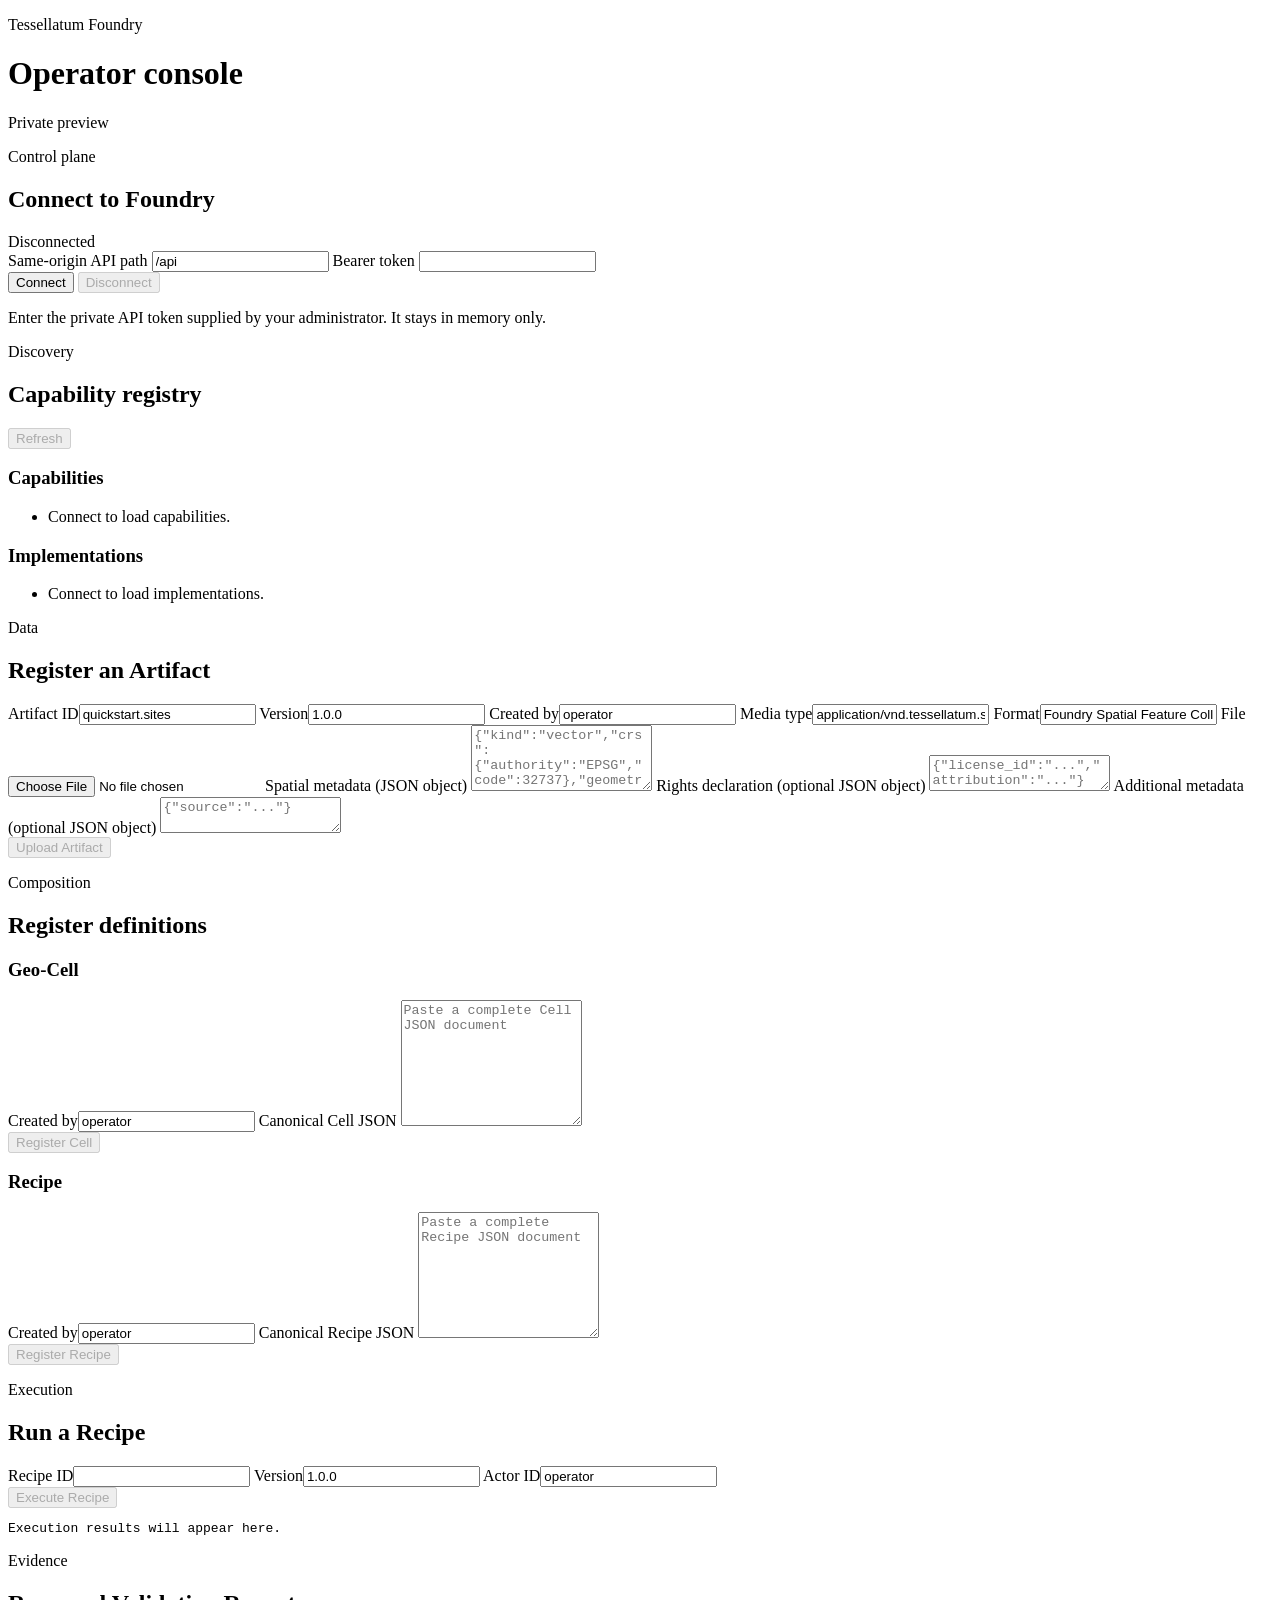
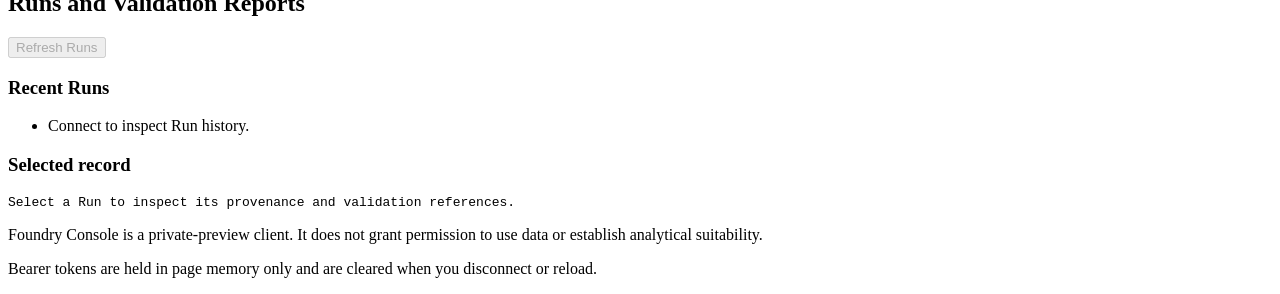
==== console/index.html @ 31d16626 "feat(console): add browser operator workspace" ====
<!doctype html>
<html lang="en">
<head>
  <meta charset="utf-8">
  <meta name="viewport" content="width=device-width, initial-scale=1">
  <meta name="referrer" content="no-referrer">
  <title>Tessellatum Foundry Console</title>
  <link rel="stylesheet" href="styles.css">
  <script src="app.js" defer></script>
</head>
<body>
  <header class="topbar">
    <div>
      <p class="eyebrow">Tessellatum Foundry</p>
      <h1>Operator console</h1>
    </div>
    <span class="preview-label">Private preview</span>
  </header>

  <section class="connection panel" aria-labelledby="connection-title">
    <div class="section-heading">
      <div>
        <p class="eyebrow">Control plane</p>
        <h2 id="connection-title">Connect to Foundry</h2>
      </div>
      <span id="connectionState" class="state disconnected">Disconnected</span>
    </div>
    <div class="connection-fields">
      <label>Same-origin API path
        <input id="apiBase" value="/api" autocomplete="off" spellcheck="false">
      </label>
      <label>Bearer token
        <input id="apiToken" type="password" autocomplete="off" spellcheck="false">
      </label>
      <div class="actions">
        <button id="connectButton" type="button">Connect</button>
        <button id="disconnectButton" class="secondary" type="button" disabled>Disconnect</button>
      </div>
    </div>
    <p id="connectionMessage" class="message" role="status" aria-live="polite">
      Enter the private API token supplied by your administrator. It stays in memory only.
    </p>
  </section>

  <main class="dashboard">
    <section class="panel" aria-labelledby="registry-title">
      <div class="section-heading">
        <div>
          <p class="eyebrow">Discovery</p>
          <h2 id="registry-title">Capability registry</h2>
        </div>
        <button id="refreshRegistry" class="secondary" type="button" disabled>Refresh</button>
      </div>
      <div class="registry-grid">
        <div>
          <h3>Capabilities</h3>
          <ul id="capabilityList" class="compact-list"><li class="muted">Connect to load capabilities.</li></ul>
        </div>
        <div>
          <h3>Implementations</h3>
          <ul id="implementationList" class="compact-list"><li class="muted">Connect to load implementations.</li></ul>
        </div>
      </div>
    </section>

    <section class="panel" aria-labelledby="artifact-title">
      <div class="section-heading">
        <div>
          <p class="eyebrow">Data</p>
          <h2 id="artifact-title">Register an Artifact</h2>
        </div>
      </div>
      <form id="artifactForm" class="form-grid">
        <label>Artifact ID<input id="artifactId" required value="quickstart.sites"></label>
        <label>Version<input id="artifactVersion" required value="1.0.0"></label>
        <label>Created by<input id="artifactCreator" required value="operator"></label>
        <label>Media type<input id="artifactMediaType" required value="application/vnd.tessellatum.spatial-feature-collection+json"></label>
        <label class="wide">Format<input id="artifactFormat" required value="Foundry Spatial Feature Collection JSON"></label>
        <label class="wide">File<input id="artifactFile" type="file" required></label>
        <label class="wide">Spatial metadata (JSON object)
          <textarea id="artifactSpatial" rows="4" spellcheck="false" placeholder='{"kind":"vector","crs":{"authority":"EPSG","code":32737},"geometry_types":["Polygon"]}'></textarea>
        </label>
        <label class="wide">Rights declaration (optional JSON object)
          <textarea id="artifactRights" rows="2" spellcheck="false" placeholder='{"license_id":"...","attribution":"..."}'></textarea>
        </label>
        <label class="wide">Additional metadata (optional JSON object)
          <textarea id="artifactMetadata" rows="2" spellcheck="false" placeholder='{"source":"..."}'></textarea>
        </label>
        <div class="wide actions">
          <button type="submit" disabled>Upload Artifact</button>
          <span id="artifactMessage" class="message" role="status" aria-live="polite"></span>
        </div>
      </form>
    </section>

    <section class="panel" aria-labelledby="definitions-title">
      <div class="section-heading">
        <div>
          <p class="eyebrow">Composition</p>
          <h2 id="definitions-title">Register definitions</h2>
        </div>
      </div>
      <form id="cellForm" class="stack-form">
        <h3>Geo-Cell</h3>
        <label>Created by<input id="cellCreator" value="operator" required></label>
        <label>Canonical Cell JSON
          <textarea id="cellDefinition" rows="8" spellcheck="false" placeholder="Paste a complete Cell JSON document"></textarea>
        </label>
        <div class="actions">
          <button type="submit" disabled>Register Cell</button>
          <span id="cellMessage" class="message" role="status" aria-live="polite"></span>
        </div>
      </form>
      <div class="separator"></div>
      <form id="recipeForm" class="stack-form">
        <h3>Recipe</h3>
        <label>Created by<input id="recipeCreator" value="operator" required></label>
        <label>Canonical Recipe JSON
          <textarea id="recipeDefinition" rows="8" spellcheck="false" placeholder="Paste a complete Recipe JSON document"></textarea>
        </label>
        <div class="actions">
          <button type="submit" disabled>Register Recipe</button>
          <span id="recipeMessage" class="message" role="status" aria-live="polite"></span>
        </div>
      </form>
    </section>

    <section class="panel" aria-labelledby="execute-title">
      <div class="section-heading">
        <div>
          <p class="eyebrow">Execution</p>
          <h2 id="execute-title">Run a Recipe</h2>
        </div>
      </div>
      <form id="executeForm" class="form-grid">
        <label>Recipe ID<input id="runRecipeId" required></label>
        <label>Version<input id="runRecipeVersion" required value="1.0.0"></label>
        <label class="wide">Actor ID<input id="runActor" required value="operator"></label>
        <div class="wide actions">
          <button type="submit" disabled>Execute Recipe</button>
          <span id="executeMessage" class="message" role="status" aria-live="polite"></span>
        </div>
      </form>
      <pre id="executionResult" class="result" aria-live="polite">Execution results will appear here.</pre>
    </section>

    <section class="panel wide-panel" aria-labelledby="history-title">
      <div class="section-heading">
        <div>
          <p class="eyebrow">Evidence</p>
          <h2 id="history-title">Runs and Validation Reports</h2>
        </div>
        <button id="refreshRuns" class="secondary" type="button" disabled>Refresh Runs</button>
      </div>
      <div class="history-grid">
        <div>
          <h3>Recent Runs</h3>
          <ul id="runList" class="run-list"><li class="muted">Connect to inspect Run history.</li></ul>
        </div>
        <div>
          <h3>Selected record</h3>
          <div id="reportLinks" class="actions"></div>
          <pre id="recordDetail" class="result">Select a Run to inspect its provenance and validation references.</pre>
        </div>
      </div>
    </section>
  </main>

  <footer>
    <p>Foundry Console is a private-preview client. It does not grant permission to use data or establish analytical suitability.</p>
    <p>Bearer tokens are held in page memory only and are cleared when you disconnect or reload.</p>
  </footer>
</body>
</html>
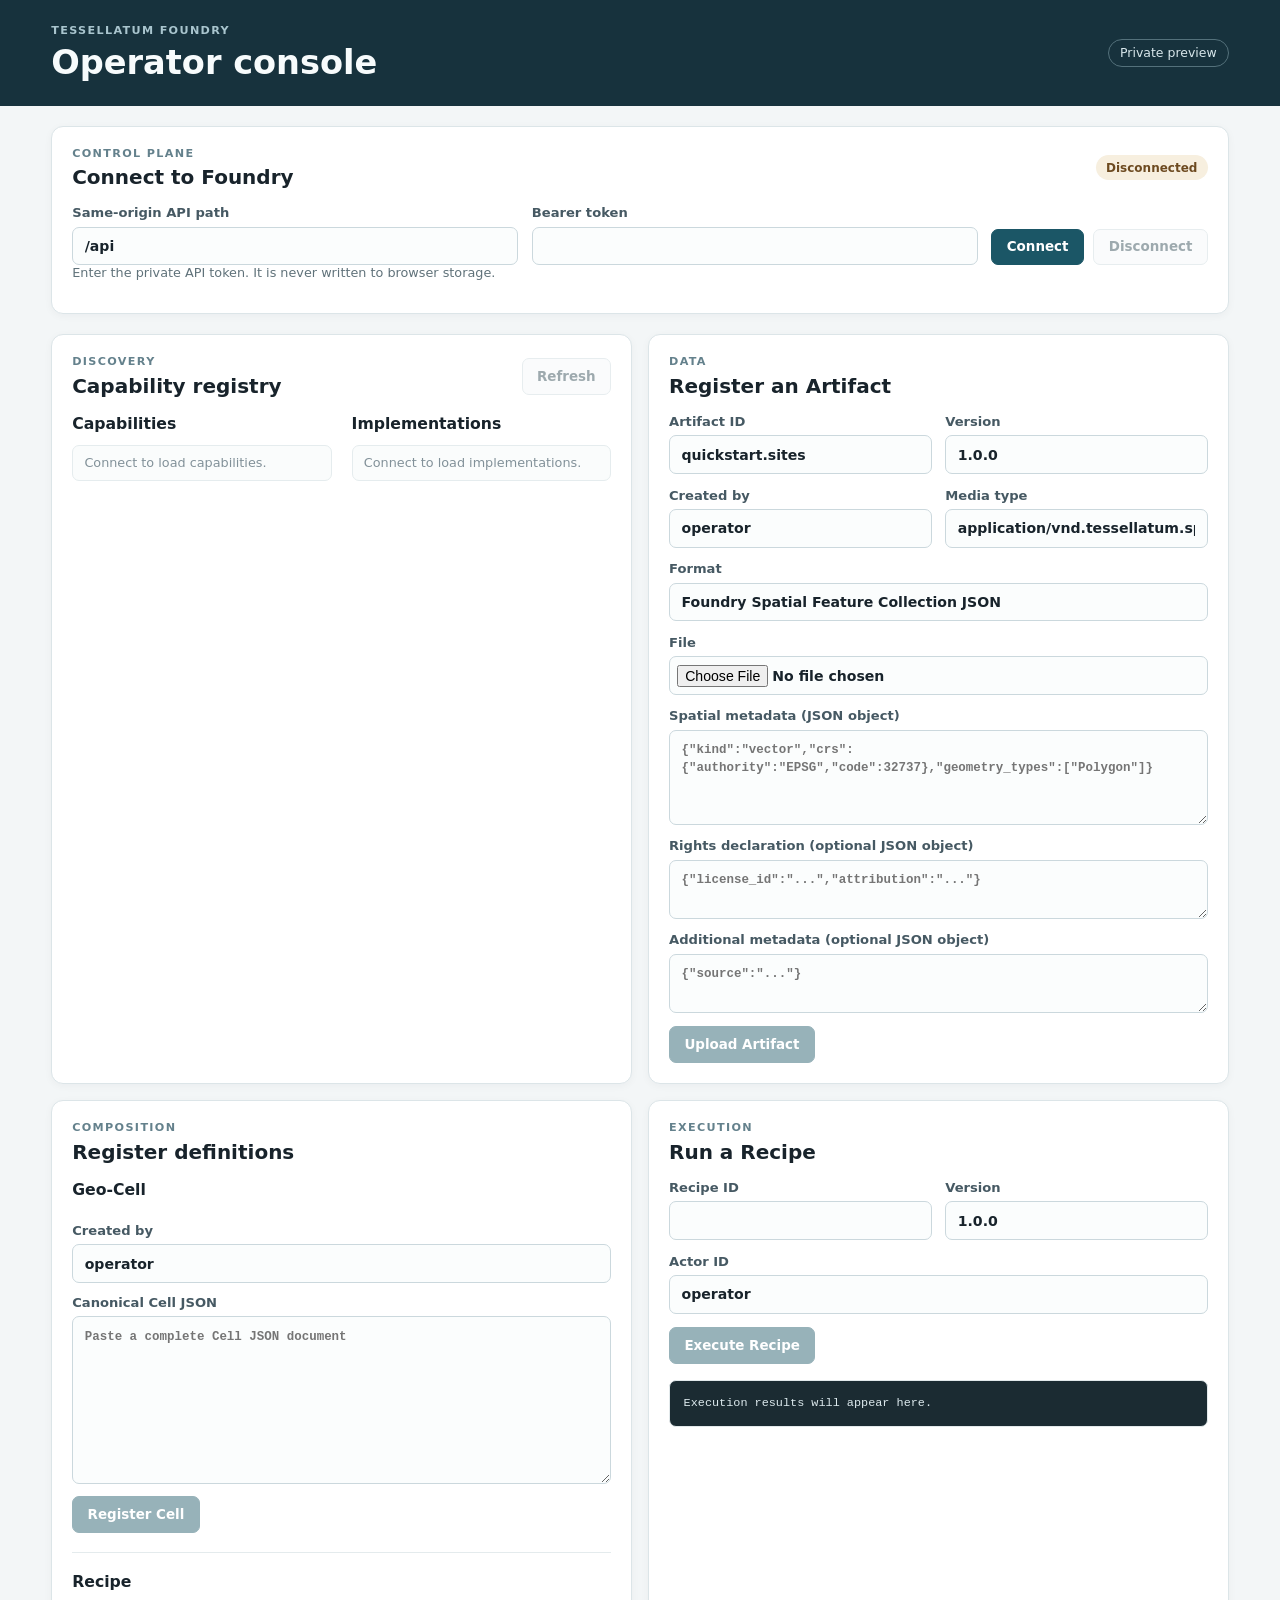
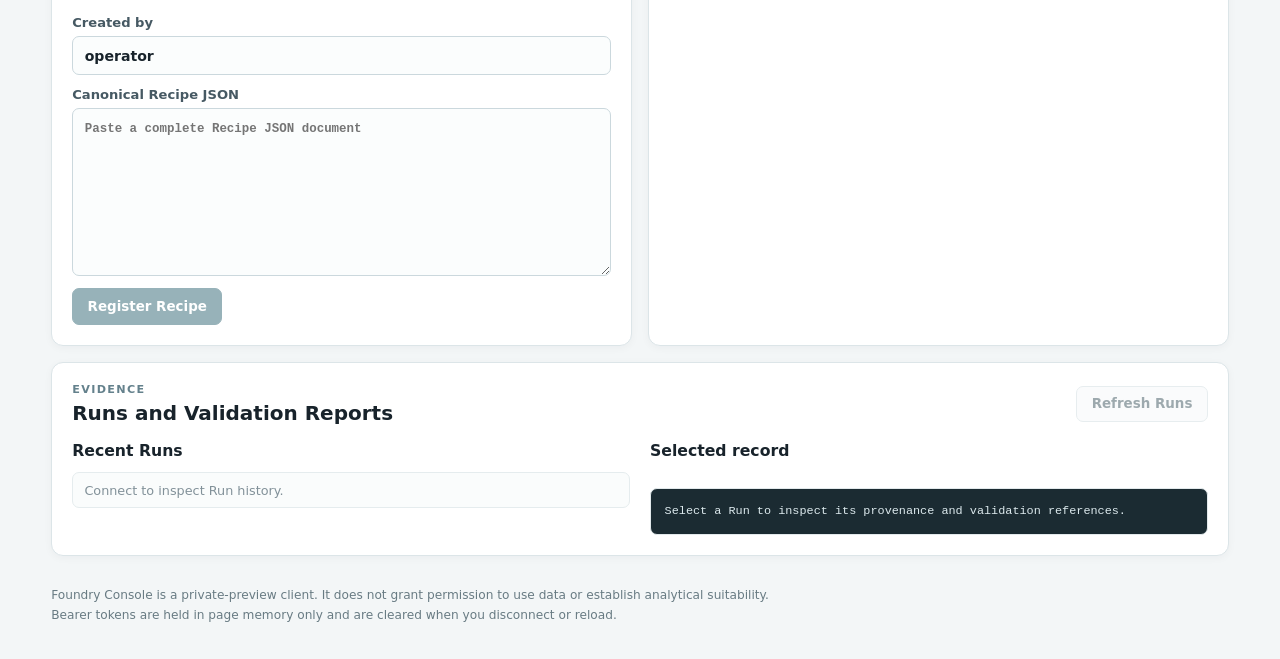
==== commit 55524014: "feat(console): add Recipe output download area" ====
--- a/console/index.html
+++ b/console/index.html
@@ -142,6 +142,7 @@
         </div>
       </form>
       <pre id="executionResult" class="result" aria-live="polite">Execution results will appear here.</pre>
+      <div id="outputDownloads" class="actions" aria-label="Recipe output downloads"></div>
     </section>
 
     <section class="panel wide-panel" aria-labelledby="history-title">
--- a/console/styles.css
+++ b/console/styles.css
@@ -0,0 +1,213 @@
+:root {
+  color-scheme: light;
+  font-family: Inter, ui-sans-serif, system-ui, -apple-system, BlinkMacSystemFont, "Segoe UI", sans-serif;
+  color: #18232b;
+  background: #f3f6f7;
+  font-synthesis: none;
+  text-rendering: optimizeLegibility;
+}
+
+* { box-sizing: border-box; }
+
+body {
+  margin: 0;
+  min-width: 320px;
+  background: #f3f6f7;
+}
+
+.topbar {
+  display: flex;
+  align-items: center;
+  justify-content: space-between;
+  gap: 1rem;
+  padding: 1.5rem clamp(1rem, 4vw, 3.5rem);
+  color: #f7fbfc;
+  background: #17323d;
+}
+
+h1, h2, h3, p { margin-top: 0; }
+h1 { margin-bottom: 0; font-size: clamp(1.5rem, 3vw, 2.1rem); }
+h2 { margin-bottom: 0; font-size: 1.25rem; }
+h3 { margin-bottom: .75rem; font-size: .98rem; }
+.eyebrow {
+  margin-bottom: .35rem;
+  color: #64818c;
+  font-size: .7rem;
+  font-weight: 750;
+  letter-spacing: .12em;
+  text-transform: uppercase;
+}
+.topbar .eyebrow { color: #a9c5ce; }
+.preview-label {
+  padding: .35rem .7rem;
+  border: 1px solid #54717b;
+  border-radius: 999px;
+  color: #d8e7eb;
+  font-size: .78rem;
+}
+
+.panel {
+  min-width: 0;
+  padding: 1.25rem;
+  border: 1px solid #dce5e8;
+  border-radius: 12px;
+  background: #fff;
+  box-shadow: 0 2px 8px rgb(24 35 43 / 4%);
+}
+
+.connection {
+  margin: 1.25rem clamp(1rem, 4vw, 3.5rem);
+}
+.dashboard {
+  display: grid;
+  grid-template-columns: repeat(2, minmax(0, 1fr));
+  gap: 1rem;
+  margin: 1rem clamp(1rem, 4vw, 3.5rem) 2rem;
+}
+.wide-panel { grid-column: 1 / -1; }
+
+.section-heading {
+  display: flex;
+  align-items: center;
+  justify-content: space-between;
+  gap: 1rem;
+  margin-bottom: 1rem;
+}
+.connection-fields, .form-grid {
+  display: grid;
+  grid-template-columns: repeat(2, minmax(0, 1fr));
+  gap: .85rem;
+}
+.connection-fields { grid-template-columns: 1fr 1fr auto; align-items: end; }
+.registry-grid, .history-grid {
+  display: grid;
+  grid-template-columns: repeat(2, minmax(0, 1fr));
+  gap: 1.25rem;
+}
+label {
+  display: flex;
+  flex-direction: column;
+  gap: .4rem;
+  color: #465963;
+  font-size: .82rem;
+  font-weight: 650;
+}
+input, textarea {
+  width: 100%;
+  min-width: 0;
+  padding: .65rem .72rem;
+  border: 1px solid #cbd8dd;
+  border-radius: 7px;
+  color: #18232b;
+  background: #fbfdfd;
+  font: inherit;
+  font-size: .88rem;
+}
+textarea {
+  resize: vertical;
+  font-family: ui-monospace, SFMono-Regular, Menlo, Consolas, monospace;
+  font-size: .78rem;
+  line-height: 1.45;
+}
+input:focus, textarea:focus {
+  outline: 2px solid #80aeba;
+  outline-offset: 1px;
+  border-color: #568b9b;
+}
+input[type="file"] { padding: .45rem; }
+.wide { grid-column: 1 / -1; }
+.actions {
+  display: flex;
+  align-items: center;
+  flex-wrap: wrap;
+  gap: .6rem;
+}
+button {
+  padding: .62rem .9rem;
+  border: 1px solid #1b5666;
+  border-radius: 7px;
+  color: white;
+  background: #1b5666;
+  font: inherit;
+  font-size: .84rem;
+  font-weight: 700;
+  cursor: pointer;
+}
+button:hover:not(:disabled) { background: #124453; }
+button.secondary {
+  border-color: #cbd8dd;
+  color: #28434d;
+  background: #f5f8f9;
+}
+button.secondary:hover:not(:disabled) { background: #e9f0f2; }
+button:disabled { opacity: .45; cursor: not-allowed; }
+.state {
+  padding: .35rem .65rem;
+  border-radius: 999px;
+  font-size: .75rem;
+  font-weight: 750;
+}
+.state.disconnected { color: #6d4a20; background: #f7efdf; }
+.state.connected { color: #1f6545; background: #e4f3eb; }
+.message { color: #60727a; font-size: .8rem; }
+.message.error { color: #9b3131; }
+.message.success { color: #26704e; }
+.compact-list, .run-list {
+  display: flex;
+  flex-direction: column;
+  gap: .5rem;
+  margin: 0;
+  padding: 0;
+  list-style: none;
+}
+.compact-list li, .run-list li {
+  padding: .6rem .7rem;
+  border: 1px solid #e5ecee;
+  border-radius: 7px;
+  background: #fafcfc;
+  font-size: .8rem;
+  overflow-wrap: anywhere;
+}
+.compact-list strong, .run-list strong { display: block; margin-bottom: .18rem; }
+.muted { color: #829199; }
+.stack-form { display: flex; flex-direction: column; gap: .75rem; }
+.separator { height: 1px; margin: 1.2rem 0; background: #e4ebed; }
+.result {
+  max-height: 24rem;
+  overflow: auto;
+  margin: 1rem 0 0;
+  padding: .85rem;
+  border: 1px solid #e2e9eb;
+  border-radius: 7px;
+  color: #dce9ed;
+  background: #1b2b32;
+  font-size: .74rem;
+  line-height: 1.5;
+  white-space: pre-wrap;
+  overflow-wrap: anywhere;
+}
+.run-button {
+  width: 100%;
+  text-align: left;
+  border: 0;
+  color: #20363e;
+  background: transparent;
+}
+.run-button:hover { color: #124453; background: #edf4f6; }
+footer {
+  padding: 0 clamp(1rem, 4vw, 3.5rem) 2rem;
+  color: #687b83;
+  font-size: .76rem;
+}
+footer p { margin-bottom: .35rem; }
+
+@media (max-width: 820px) {
+  .dashboard { grid-template-columns: 1fr; }
+  .wide-panel { grid-column: auto; }
+  .connection-fields { grid-template-columns: 1fr; }
+}
+@media (max-width: 560px) {
+  .registry-grid, .history-grid, .form-grid { grid-template-columns: 1fr; }
+  .wide { grid-column: auto; }
+  .topbar { align-items: flex-start; flex-direction: column; }
+}
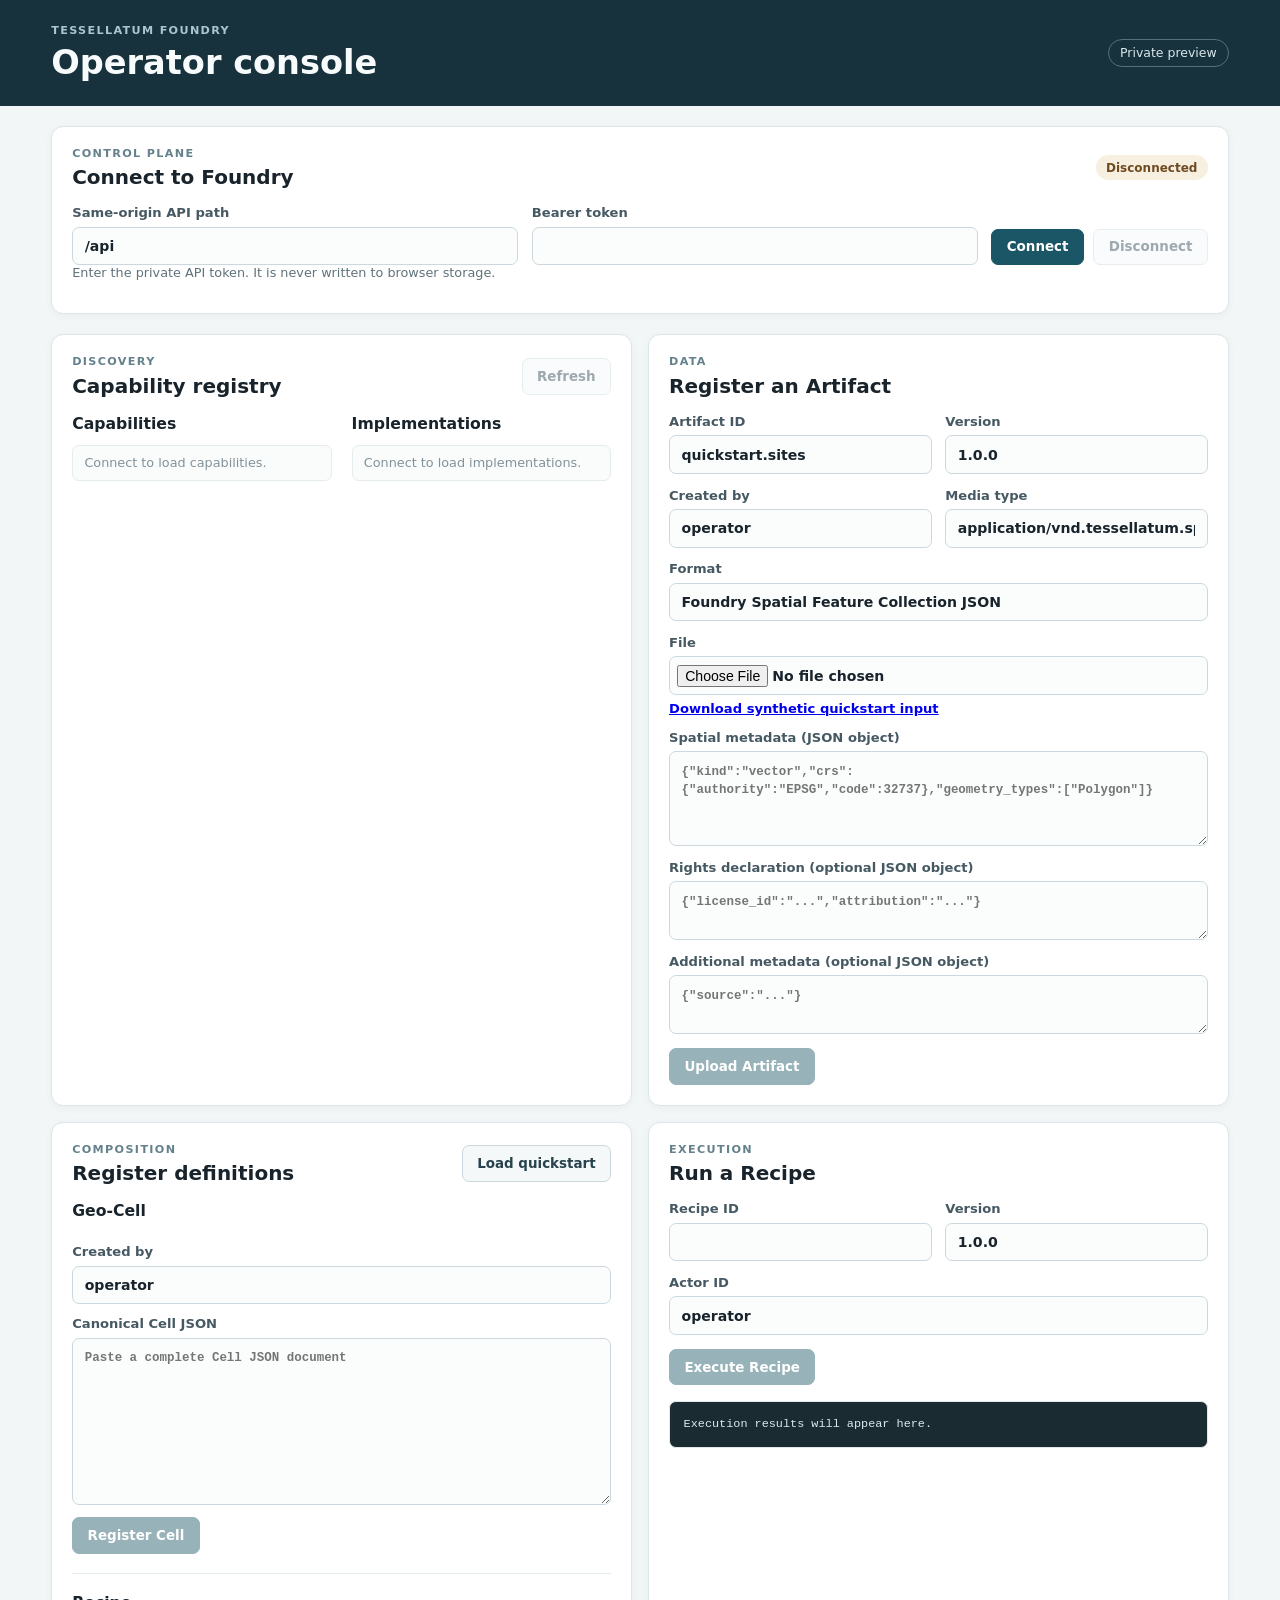
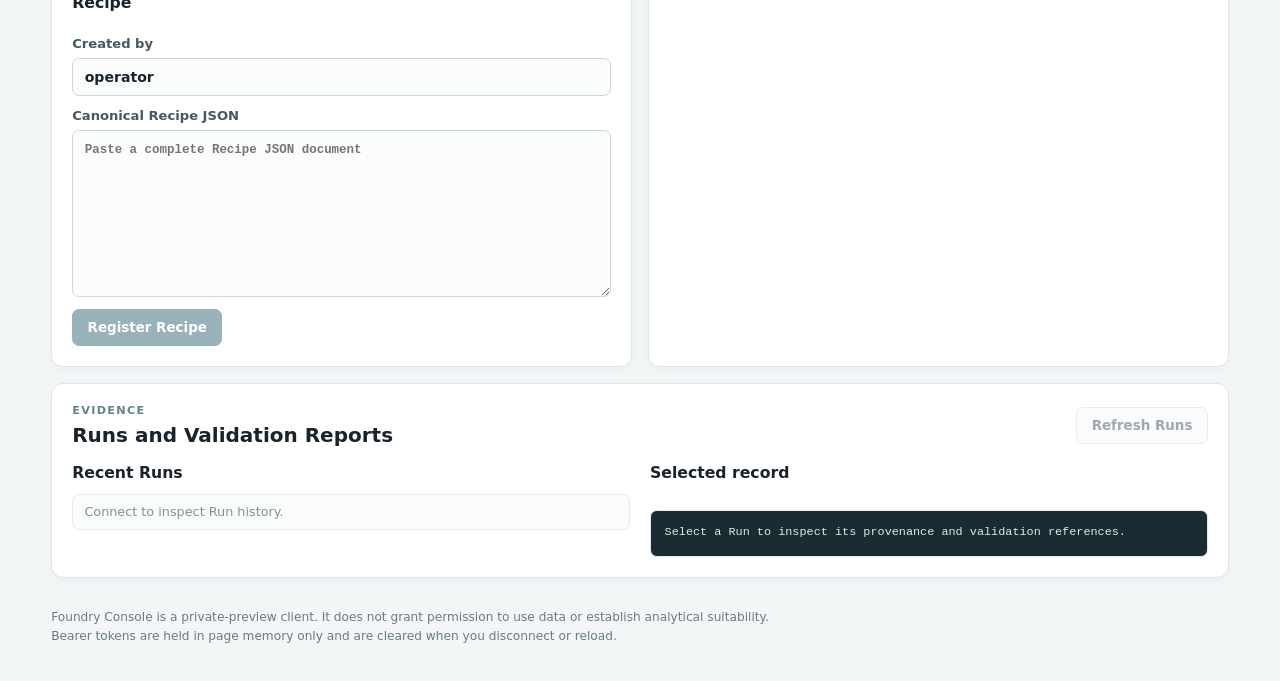
==== commit b7dce2c9: "feat(console): add quickstart sample affordances" ====
--- a/console/index.html
+++ b/console/index.html
@@ -76,7 +76,7 @@
         <label>Created by<input id="artifactCreator" required value="operator"></label>
         <label>Media type<input id="artifactMediaType" required value="application/vnd.tessellatum.spatial-feature-collection+json"></label>
         <label class="wide">Format<input id="artifactFormat" required value="Foundry Spatial Feature Collection JSON"></label>
-        <label class="wide">File<input id="artifactFile" type="file" required></label>
+        <label class="wide">File<input id="artifactFile" type="file" required><a class="inline-link" href="examples/quickstart/sites.geojson" download>Download synthetic quickstart input</a></label>
         <label class="wide">Spatial metadata (JSON object)
           <textarea id="artifactSpatial" rows="4" spellcheck="false" placeholder='{"kind":"vector","crs":{"authority":"EPSG","code":32737},"geometry_types":["Polygon"]}'></textarea>
         </label>
@@ -99,6 +99,7 @@
           <p class="eyebrow">Composition</p>
           <h2 id="definitions-title">Register definitions</h2>
         </div>
+        <button id="loadQuickstart" class="secondary" type="button">Load quickstart</button>
       </div>
       <form id="cellForm" class="stack-form">
         <h3>Geo-Cell</h3>
